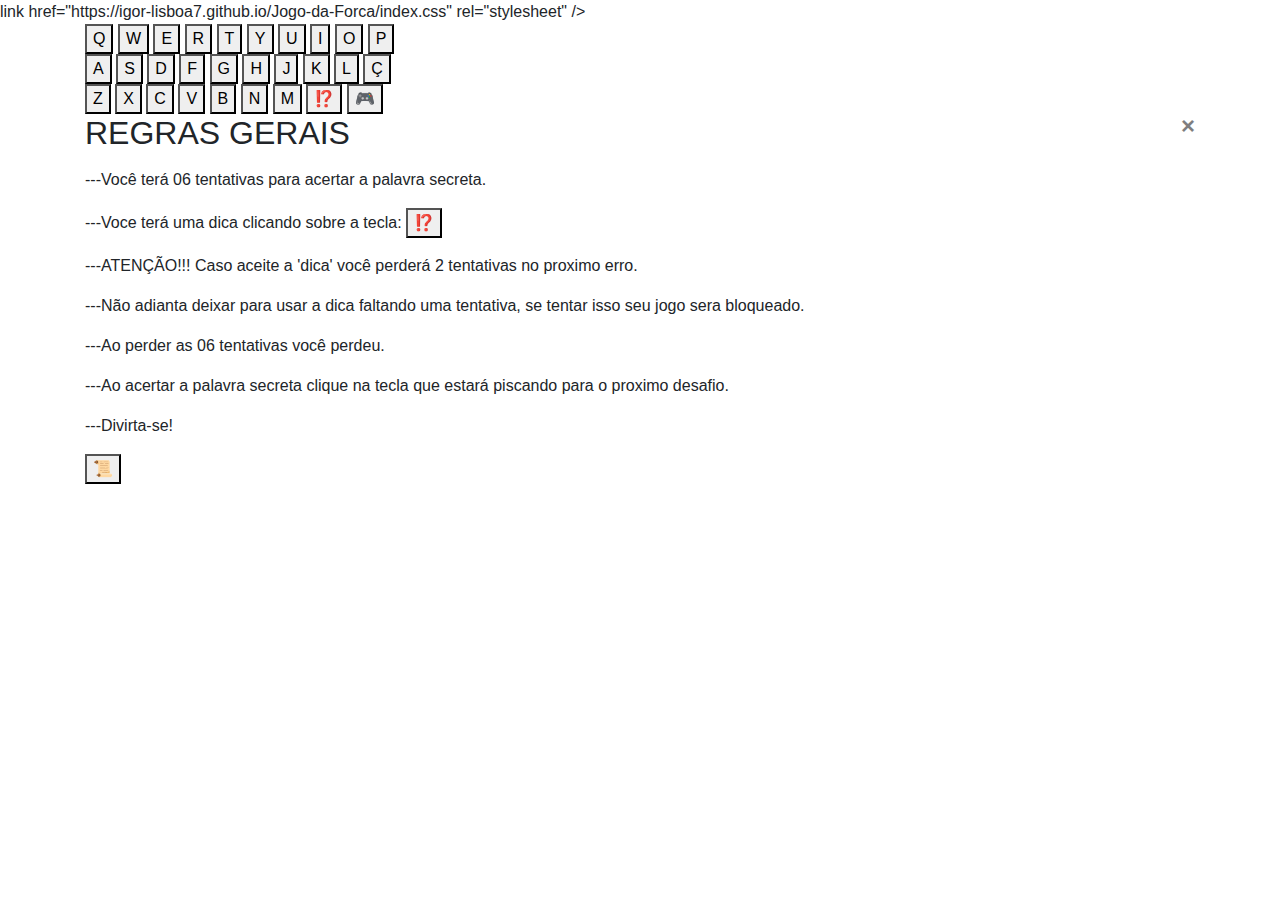
==== index.html @ 3c855467 "Update index.html" ====
<!DOCTYPE html>
<html lang="pt-br">
<head>
    <meta charset="UTF-8">
    <meta http-equiv="X-UA-Compatible" content="IE=edge">
    <meta name="viewport" content="width=device-width, initial-scale=1.0">
    <link rel="stylesheet" href="https://cdn.jsdelivr.net/npm/bootstrap@4.0.0/dist/css/bootstrap.min.css" integrity="sha384-Gn5384xqQ1aoWXA+058RXPxPg6fy4IWvTNh0E263XmFcJlSAwiGgFAW/dAiS6JXm" crossorigin="anonymous">
    <link rel="stylesheet" href="./css/forca.css" media="screen">
    <link href='https://unpkg.com/boxicons@2.1.4/css/boxicons.min.css' rel='stylesheet'>
    <title>Jogo da Forca </title>
    link href="https://igor-lisboa7.github.io/Jogo-da-Forca/index.css" rel="stylesheet" />
    <script src"https://igor-lisboa7.github.io/Jogo-da-Forca/index.js" ></script
   
<body>
    
    
    <div class="container">
        <div id="imagem">

        </div>
        <div id="palavra-secreta">
           
        </div>
        <div id="teclado">
            <div class="teclas">
                <button id="tecla-Q" onclick="verificaLetraEscolhida('Q')">Q</button>
                <button id="tecla-W" onclick="verificaLetraEscolhida('W')">W</button>
                <button id="tecla-E" onclick="verificaLetraEscolhida('E')">E</button>
                <button id="tecla-R" onclick="verificaLetraEscolhida('R')">R</button>
                <button id="tecla-T" onclick="verificaLetraEscolhida('T')">T</button>
                <button id="tecla-Y" onclick="verificaLetraEscolhida('Y')">Y</button>
                <button id="tecla-U" onclick="verificaLetraEscolhida('U')">U</button>
                <button id="tecla-I" onclick="verificaLetraEscolhida('I')">I</button>
                <button id="tecla-O" onclick="verificaLetraEscolhida('O')">O</button>
                <button id="tecla-P" onclick="verificaLetraEscolhida('P')">P</button>
            </div>
            <div class="teclas">
                <button id="tecla-A" onclick="verificaLetraEscolhida('A')">A</button>
                <button id="tecla-S" onclick="verificaLetraEscolhida('S')">S</button>
                <button id="tecla-D" onclick="verificaLetraEscolhida('D')">D</button>
                <button id="tecla-F" onclick="verificaLetraEscolhida('F')">F</button>
                <button id="tecla-G" onclick="verificaLetraEscolhida('G')">G</button>
                <button id="tecla-H" onclick="verificaLetraEscolhida('H')">H</button>
                <button id="tecla-J" onclick="verificaLetraEscolhida('J')">J</button>
                <button id="tecla-K" onclick="verificaLetraEscolhida('K')">K</button>
                <button id="tecla-L" onclick="verificaLetraEscolhida('L')">L</button>
                <button id="tecla-Ç" onclick="verificaLetraEscolhida('Ç')">Ç</button>
            </div>
            <div class="teclas2">
                <button id="tecla-Z" onclick="verificaLetraEscolhida('Z')">Z</button>
                <button id="tecla-X" onclick="verificaLetraEscolhida('X')">X</button>
                <button id="tecla-C" onclick="verificaLetraEscolhida('C')">C</button>
                <button id="tecla-V" onclick="verificaLetraEscolhida('V')">V</button>
                <button id="tecla-B" onclick="verificaLetraEscolhida('B')">B</button>
                <button id="tecla-N" onclick="verificaLetraEscolhida('N')">N</button>
                <button id="tecla-M" onclick="verificaLetraEscolhida('M')">M</button>    
                <button id="btnDica" >⁉️</button>
                <button id="btnReiniciar">🎮</button>                
            </div>

            

            
            

        </div>
       <div id="categoria"></div>

       <div id="dicas"></div>
       
       
    
      


        <!-- Inicio modal -->
                <!-- Modal -->
        <div class="modal fade" id="myModal" tabindex="-1" role="dialog" aria-labelledby="exampleModalLabel" aria-hidden="true">
            <div class="modal-dialog" role="document">
            <div class="modal-content">
                <div class="modal-header">
                <h5 class="modal-title" id="exampleModalLabel"> </h5>
                <button type="button" class="close" data-dismiss="modal" aria-label="Close">
                    <span aria-hidden="true">&times;</span>
                </button>
                </div>
                <div class="modal-body" id="modalBody"></div>
                <div class="modal-footer">
                <button type="button" class="btn btn-primary" data-dismiss="modal">Close</button>
                
                </div>
            </div>
            </div>
        </div>

        
        <!-- Fim modal -->

        <div id="modal-alerta" class="modal-container">
            <span id="fechaModal" class="close">&times;</span>
            <div class="modal-body-leia-regras" id="modal-mensagem">
                <div class="modal-header-add-palavra" id="modal-titulo">
                        
                    <h2>REGRAS GERAIS</h2> 
                    </div>
                    <p></p>
                    <p>---Você terá 06 tentativas para acertar a palavra secreta. </p>
                    <p>---Voce terá uma dica clicando sobre a tecla: <button id="dica">⁉️</button></p>
                    <p>---ATENÇÃO!!! Caso aceite a 'dica' você perderá 2 tentativas no proximo erro.</p>
                    <p>---Não adianta deixar para usar a dica faltando uma tentativa, se tentar isso seu jogo sera bloqueado.</p>
                    <p>---Ao perder as 06 tentativas você perdeu.</p>
                    <p>---Ao acertar a palavra secreta clique na tecla que estará piscando para o proximo desafio.</p>
                    <p>---Divirta-se!</p>
               </div>
        
        </div>

        
    <button id="abreModalLeiaRegras">📜</button>
    

                
    </div>

            
<!-- <div class="meuNome">
    <footer>
        &copf; Igor Lisboa - 
        <a href="#"target="_blank"></a>
        <a href="#"target="_blank"></a>
        <a href="#"target="_blank"></a>
        <a href="#"target="_blank"></a>
    </footer>
</div> -->
    
    
   


   <script src="js/forca.js"></script>
   <script src="https://code.jquery.com/jquery-3.2.1.slim.min.js" integrity="sha384-KJ3o2DKtIkvYIK3UENzmM7KCkRr/rE9/Qpg6aAZGJwFDMVNA/GpGFF93hXpG5KkN" crossorigin="anonymous"></script>
<script src="https://cdn.jsdelivr.net/npm/popper.js@1.12.9/dist/umd/popper.min.js" integrity="sha384-ApNbgh9B+Y1QKtv3Rn7W3mgPxhU9K/ScQsAP7hUibX39j7fakFPskvXusvfa0b4Q" crossorigin="anonymous"></script>
<script src="https://cdn.jsdelivr.net/npm/bootstrap@4.0.0/dist/js/bootstrap.min.js" integrity="sha384-JZR6Spejh4U02d8jOt6vLEHfe/JQGiRRSQQxSfFWpi1MquVdAyjUar5+76PVCmYl" crossorigin="anonymous"></script>

    
</body>
</html>
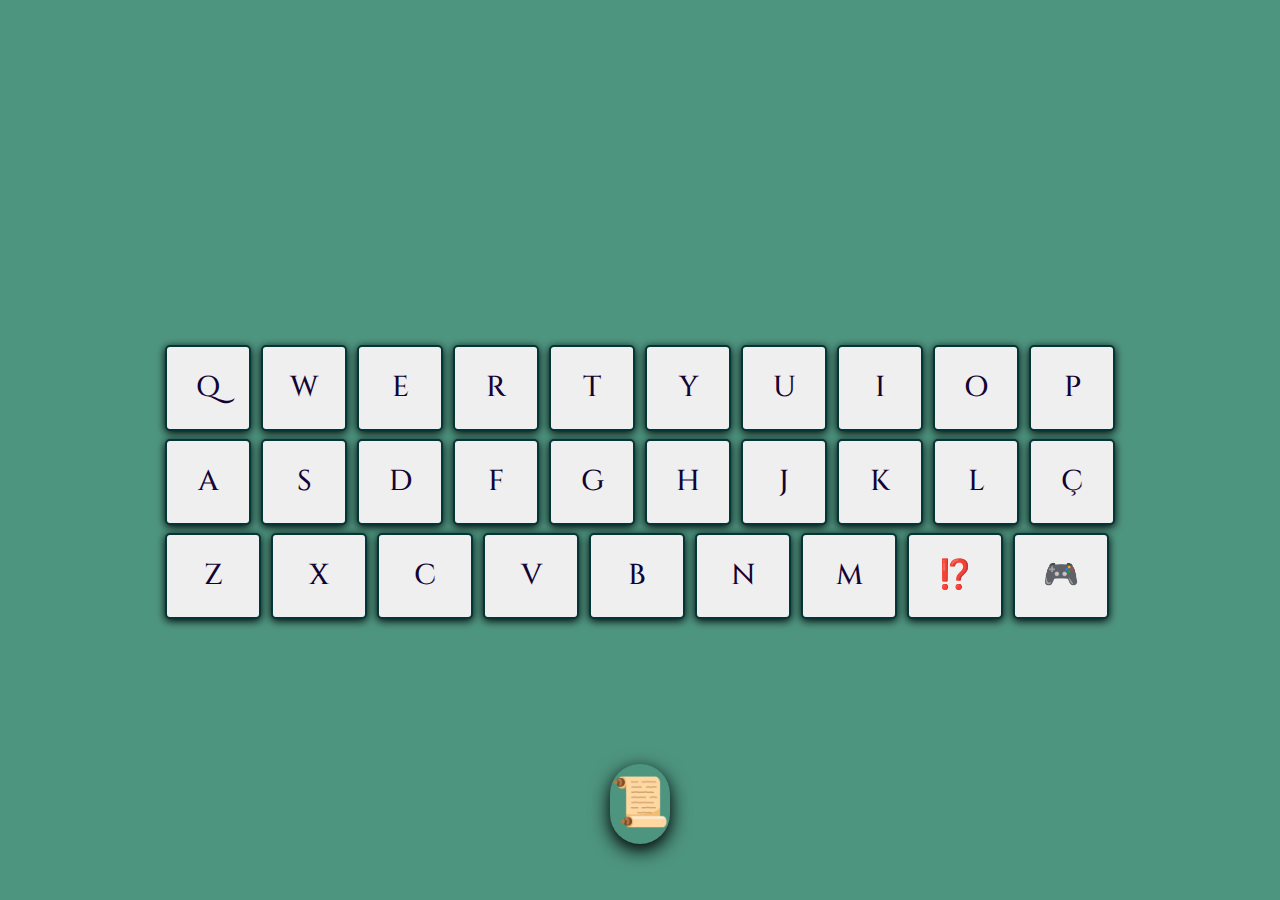
==== commit e33bb979: "Update index.html" ====
--- a/index.html
+++ b/index.html
@@ -8,7 +8,7 @@
     <link rel="stylesheet" href="./css/forca.css" media="screen">
     <link href='https://unpkg.com/boxicons@2.1.4/css/boxicons.min.css' rel='stylesheet'>
     <title>Jogo da Forca </title>
-    link href="https://igor-lisboa7.github.io/Jogo-da-Forca/index.css" rel="stylesheet" />
+    <link href="https://igor-lisboa7.github.io/Jogo-da-Forca/index.css" rel="stylesheet" />
     <script src"https://igor-lisboa7.github.io/Jogo-da-Forca/index.js" ></script
    
 <body>
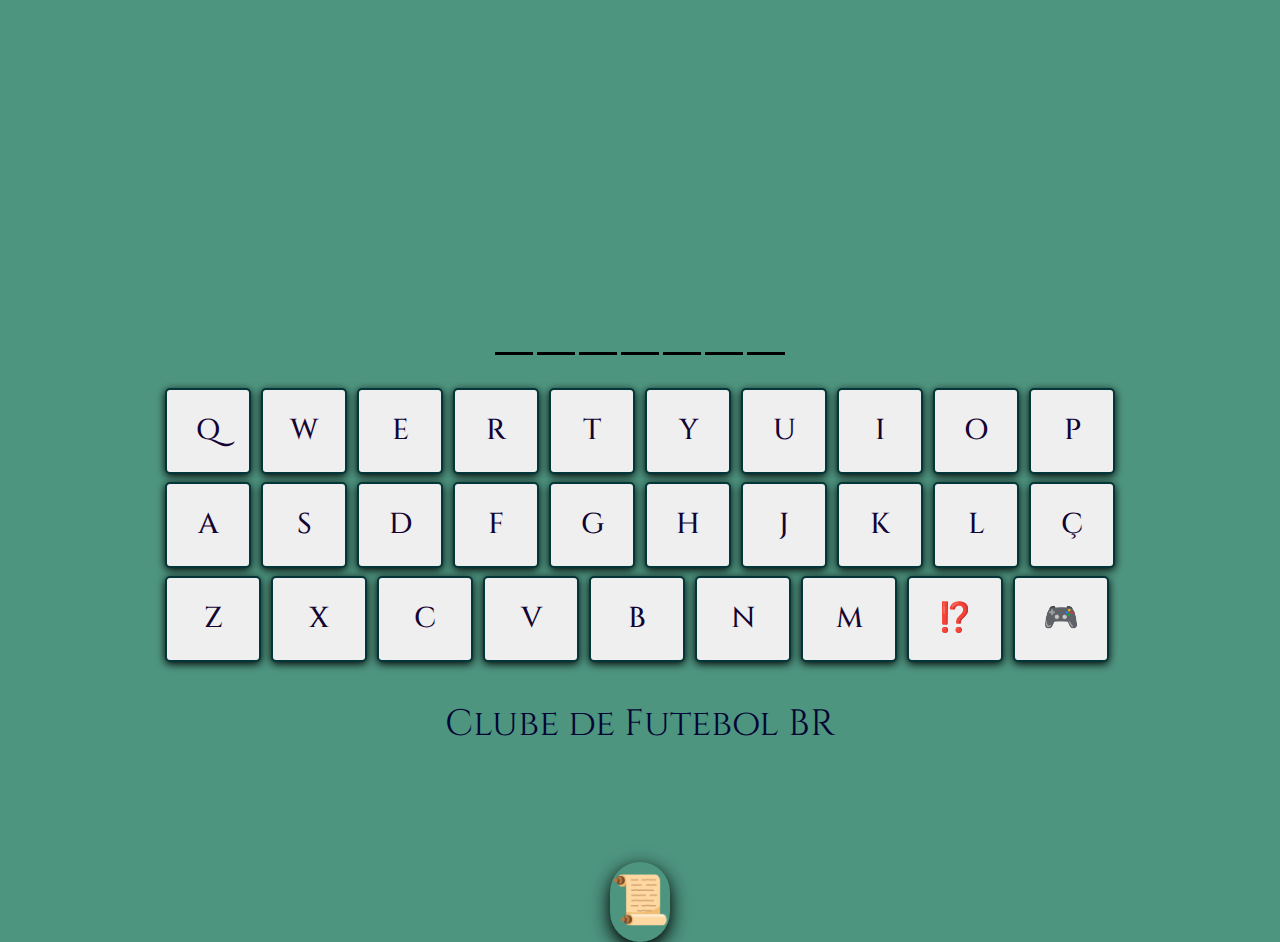
==== commit 17ee8de9: "Atualização de HTML segunda versão Jogo da Forca..." ====
--- a/index.html
+++ b/index.html
@@ -5,11 +5,10 @@
     <meta http-equiv="X-UA-Compatible" content="IE=edge">
     <meta name="viewport" content="width=device-width, initial-scale=1.0">
     <link rel="stylesheet" href="https://cdn.jsdelivr.net/npm/bootstrap@4.0.0/dist/css/bootstrap.min.css" integrity="sha384-Gn5384xqQ1aoWXA+058RXPxPg6fy4IWvTNh0E263XmFcJlSAwiGgFAW/dAiS6JXm" crossorigin="anonymous">
-    <link rel="stylesheet" href="./css/forca.css" media="screen">
+    <link rel="stylesheet" href="CSS/index.css" media="screen">
     <link href='https://unpkg.com/boxicons@2.1.4/css/boxicons.min.css' rel='stylesheet'>
     <title>Jogo da Forca </title>
-    <link href="https://igor-lisboa7.github.io/Jogo-da-Forca/index.css" rel="stylesheet" />
-    <script src"https://igor-lisboa7.github.io/Jogo-da-Forca/index.js" ></script
+  
    
 <body>
     
@@ -137,7 +136,8 @@
    
 
 
-   <script src="js/forca.js"></script>
+   <script src="JavaScript/index.js"></script>
+
    <script src="https://code.jquery.com/jquery-3.2.1.slim.min.js" integrity="sha384-KJ3o2DKtIkvYIK3UENzmM7KCkRr/rE9/Qpg6aAZGJwFDMVNA/GpGFF93hXpG5KkN" crossorigin="anonymous"></script>
 <script src="https://cdn.jsdelivr.net/npm/popper.js@1.12.9/dist/umd/popper.min.js" integrity="sha384-ApNbgh9B+Y1QKtv3Rn7W3mgPxhU9K/ScQsAP7hUibX39j7fakFPskvXusvfa0b4Q" crossorigin="anonymous"></script>
 <script src="https://cdn.jsdelivr.net/npm/bootstrap@4.0.0/dist/js/bootstrap.min.js" integrity="sha384-JZR6Spejh4U02d8jOt6vLEHfe/JQGiRRSQQxSfFWpi1MquVdAyjUar5+76PVCmYl" crossorigin="anonymous"></script>
--- a/CSS/index.css
+++ b/CSS/index.css
@@ -0,0 +1,451 @@
+@import url('https://fonts.googleapis.com/css2?family=Cinzel:wght@500&display=swap');
+
+* { 
+    padding: 0;
+    margin: 0;
+    box-sizing: border-box;
+}
+
+body{
+    width: 100vw;
+    height: 90vh;
+    margin-top: 10px;
+    background-color: rgba(7, 107, 77, 0.712);
+    font-family: 'Cinzel', serif;
+}
+
+.container{
+    display: flex;
+    justify-content: center;
+    align-items: center;
+    flex-wrap: wrap;
+    flex-direction: column;
+}
+
+#imagem{
+    background-image: url(https://raw.githubusercontent.com/agnaldoguima/jogoDaForca/master/img/forca.png);
+    width: 234px;
+    height: 272px;
+    background-repeat: no-repeat;
+}
+
+#palavra-secreta{
+    display: flex;
+    flex-direction: row;
+    justify-content: center;
+    align-items: center;
+    font-size: 1em;
+    margin-top: 30px;
+    
+}
+
+.letras{
+    width: 16px;
+    text-align: center;
+    border-bottom: 3px solid #000000;
+    color: #ffffff;
+    padding: 2px;
+    margin-left: 2px;
+    margin-right: 2px;
+
+}
+
+.letrasEspaco{
+    width: 16px;
+    text-align: center;
+    color: #ffffff;
+    padding: 2px;
+    margin-left: 2px;
+    margin-right: 2px;
+
+}
+
+#teclado{
+    margin-top: 30px;
+
+}
+
+.teclas button{
+    width: 18px;
+    height: 18px;
+    margin: 3px;
+    margin-bottom: 5px;
+    cursor: pointer;
+    box-shadow: 0px 2px 8px rgb(0, 0, 0) ;
+    border-radius: 5px;
+    border: 2px solid rgb(3, 54, 56);
+    font-family: 'Cinzel', serif;
+    color: #120333;
+    font-weight: 500;
+   
+}
+
+
+.teclas2 button{
+    width: 21px;
+    height: 18px;
+    margin: 3px;
+    margin-bottom: 5px;
+    cursor: pointer;
+    box-shadow: 0px 2px 8px rgb(0, 0, 0) ;
+    border-radius: 5px;
+    border: 2px solid rgb(3, 54, 56);
+    font-family: 'Cinzel', serif;
+    color: #120333;
+    font-weight: 500;
+   
+}
+
+
+.teclas button:hover{
+    transform: scale(1.3);
+}
+
+.teclas2 button:hover{
+    transform: scale(1.3);
+}
+
+#categoria{
+    margin-top: 30px;
+    color: #040535;
+    font-size: 1.3em;
+}
+
+#dicas{
+    margin-top: 30px;
+    color: #040535;
+    font-size: 1.3em;
+}
+
+
+
+#abreModalLeiaRegras{
+    margin-top: 80px;
+    width: 80x;
+    height: 80px;
+    border: 2px;
+    outline: 2px;
+    border-radius: 80px;
+    font-size: 3em;
+    background-color: transparent;
+    cursor: pointer;
+    box-shadow: 0 4px 8px 0 rgba(0, 0, 0, 0.2), 0 6px 20px 0 rgba(0, 0, 0, 19);
+   
+}
+
+#fechaModal{
+    width: 50px;
+    height: 5px;
+    border-radius: 10px;
+    border:#ffffff;
+    box-shadow: 0 4px 8px 0 rgba(0, 0, 0, 0.2), 0 6px 20px 0 rgba(0, 0, 0, 19);
+}
+
+
+
+#dica{
+
+    width: 10px;
+    height: 10px;
+    border: none;
+    outline: none;
+    background-color: transparent;
+    cursor: pointer;
+
+}
+
+.modal-container{
+    display: none;
+    z-index: 1;
+    padding-top: 100px;
+    left: 0;
+    top: 0;
+    width: 90%;
+    height: 100%;
+    overflow: auto;
+    background-color: rgb(0, 0, 0, 0.6);
+    box-shadow: 0 4px 8px 0 rgba(0, 0, 0, 0.2), 0 6px 20px 0 rgba(0, 0, 0, 19);
+    color: azure;
+    -webkit-animation-name: animation;
+    -webkit-animation-duration: 1s;
+    animation-name: animation;
+    -webkit-animation-duration: 1s;
+}
+
+@-webkit-keyframes animation{
+    from{top: -300px; opacity: 0;}
+    to{top: 0px; opacity: 1;}
+}
+
+
+@keyframes animation{
+    from{top: -300px; opacity: 0;}
+    to{top: 0px; opacity: 1;}
+}
+
+
+
+
+
+.modal-header-add-palavra{
+    
+    text-align: center;
+    margin: auto;
+    padding: 0;
+    width: 50%;
+    box-shadow: 0 4px 8px 0 rgba(0, 0, 0, 0.2), 0 6px 20px 0 rgba(0, 0, 0, 19);
+    color: azure;
+    -webkit-animation-name: animacao;
+    -webkit-animation-duration: 2.5s;
+    animation-name: animacao;
+    -webkit-animation-duration: 2.5s;
+}
+
+@-webkit-keyframes animacao{
+    from{top: -300px; opacity: 0;}
+    to{top: 0px; opacity: 1;}
+}
+
+
+@keyframes animacao{
+    from{top: -300px; opacity: 0;}
+    to{top: 0px; opacity: 1;}
+}
+  
+
+
+@media (min-width: 321px) {
+    .teclas button{
+        width: 24.0px;
+        height: 24.0px;
+    }
+    #categoria{
+        font-size: 1.5em;
+    }
+    #dicas{
+        margin-top: 30px;
+        color: #040535;
+        font-size: 1.5em;
+    }
+ 
+    
+}
+
+@media (min-width: 321px) {
+    .teclas1 button{
+        width: 24.0px;
+        height: 24.0px;
+    }
+    #categoria{
+        font-size: 1.5em;
+    }
+    #dicas{
+        margin-top: 30px;
+        color: #040535;
+        font-size: 1.5em;
+    }
+    .modal-container{
+     width: 100%;   
+    }
+    .modal-header-add-palavra{
+        width: 50%;
+    }
+}
+
+@media (min-width: 321px) {
+    .teclas2 button{
+        width: 28.0px;
+        height: 24.0px;
+    }
+    #categoria{
+        font-size: 1.5em;
+    }
+    #dicas{
+        margin-top: 30px;
+        color: #040535;
+        font-size: 1.5em;
+    }
+}
+
+@media (min-width: 376px) {
+    .teclas button{
+        width: 28px;
+        height: 28px;
+    }
+    #palavra-secreta{
+        font-size: 1.3em;
+    }
+    .letras{
+        width: 18px;
+    }
+    #categoria{
+        font-size: 1.5em;
+    }
+    #dicas{
+        margin-top: 30px;
+        color: #040535;
+        font-size: 1.5em;
+    }
+  
+}
+
+@media (min-width: 376px) {
+    .teclas2 button{
+        width: 32px;
+        height: 28px;
+    }
+    #palavra-secreta{
+        font-size: 1.3em;
+    }
+    .letras{
+        width: 18px;
+    }
+    #categoria{
+        font-size: 1.5em;
+    }
+    #dicas{
+        margin-top: 30px;
+        color: #040535;
+        font-size: 1.5em;
+    }
+}
+
+@media (min-width: 426px) {
+    .teclas button{
+        width: 36px;
+        height: 36px;
+    }
+    #palavra-secreta{
+        font-size: 1.8em;
+    }
+    .letras{
+        width: 20px;
+    }
+    #categoria{
+        font-size: 1.5em;
+    }
+    #dicas{
+        margin-top: 30px;
+        color: #040535;
+        font-size: 1.5em;
+    }
+  
+    
+}
+
+@media (min-width: 426px) {
+    .teclas2 button{
+        width: 41px;
+        height: 36px;
+    }
+    #palavra-secreta{
+        font-size: 1.8em;
+    }
+    .letras{
+        width: 20px;
+    }
+    #categoria{
+        font-size: 1.6em;
+    }
+    #dicas{
+        margin-top: 30px;
+        color: #040535;
+        font-size: 1.6em;
+    }
+}
+
+@media (min-width: 769px) {
+    .teclas button{
+        width: 68px;
+        height: 68px;
+        font-size: 1.8em;
+    }
+    #palavra-secreta{
+        font-size: 1.5em;
+    }
+    .letras{
+        width: 38px;
+    }
+    #categoria{
+        font-size: 2.3em;
+    }
+    #dicas{
+        margin-top: 30px;
+        color: #040535;
+        font-size: 2em;
+    }
+   
+}
+
+@media (min-width: 769px) {
+    .teclas2 button{
+        width: 76px;
+        height: 68px;
+        font-size: 1.8em;
+    }
+    #palavra-secreta{
+        font-size: 1.5em;
+    }
+    .letras{
+        width: 38px;
+    }
+    #categoria{
+        font-size: 2.3em;
+    }
+    #dicas{
+        margin-top: 30px;
+        color: #040535;
+        font-size: 2em;
+    }
+}
+
+@media (min-width: 1025px) {
+    .teclas button{
+        width: 86px;
+        height: 86px;
+        font-size: 1.8em;
+    }
+    #palavra-secreta{
+        font-size: 1.5em;
+    }
+    .letras{
+        width: 38px;
+    }
+    #categoria{
+        font-size: 2.3em;
+    }
+    #dicas{
+        margin-top: 30px;
+        color: #040535;
+        font-size: 2em
+    }
+    
+    
+}
+
+@media (min-width: 1025px) {
+    .teclas2 button{
+        width: 96px;
+        height: 86px;
+        font-size: 1.8em;
+    }
+    #palavra-secreta{
+        font-size: 1.5em;
+    }
+    .letras{
+        width: 38px;
+    }
+    #categoria{
+        font-size: 2.3em;
+    }
+    #dicas{
+        margin-top: 30px;
+        color: #040535;
+        font-size: 2em;
+    }
+}
+
+
+
+
+    
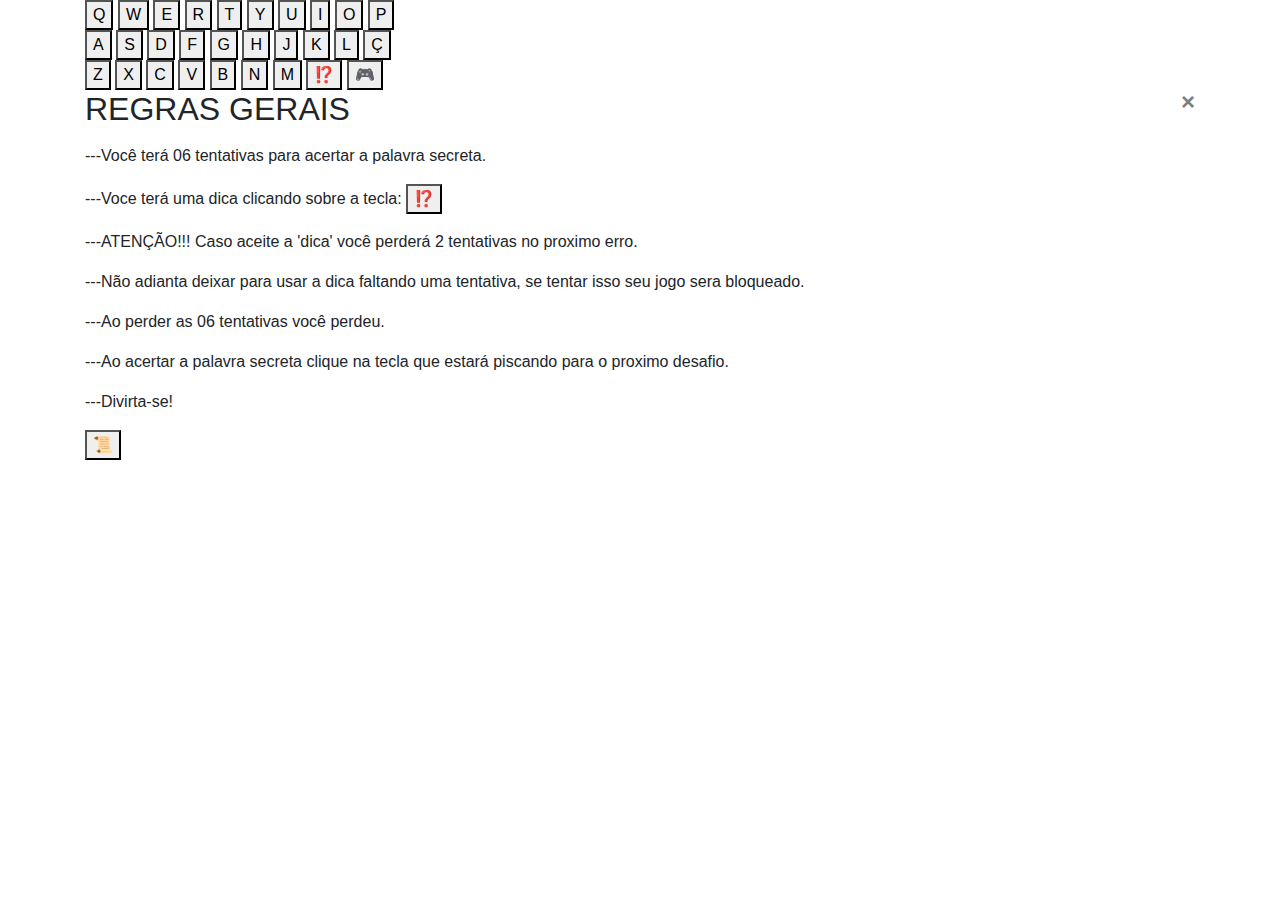
==== commit e84d9e10: "Atualização de HTML, CSS e JavaScript do  Jogo da Forca..." ====
--- a/index.html
+++ b/index.html
@@ -5,7 +5,7 @@
     <meta http-equiv="X-UA-Compatible" content="IE=edge">
     <meta name="viewport" content="width=device-width, initial-scale=1.0">
     <link rel="stylesheet" href="https://cdn.jsdelivr.net/npm/bootstrap@4.0.0/dist/css/bootstrap.min.css" integrity="sha384-Gn5384xqQ1aoWXA+058RXPxPg6fy4IWvTNh0E263XmFcJlSAwiGgFAW/dAiS6JXm" crossorigin="anonymous">
-    <link rel="stylesheet" href="CSS/index.css" media="screen">
+    <link rel="stylesheet" href="../Jogo-da-Forca/CSS/index.css" media="screen">
     <link href='https://unpkg.com/boxicons@2.1.4/css/boxicons.min.css' rel='stylesheet'>
     <title>Jogo da Forca </title>
   
@@ -136,7 +136,7 @@
    
 
 
-   <script src="JavaScript/index.js"></script>
+   <script src="../Jogo-da-Forca/JavaScript/index.js"></script>
 
    <script src="https://code.jquery.com/jquery-3.2.1.slim.min.js" integrity="sha384-KJ3o2DKtIkvYIK3UENzmM7KCkRr/rE9/Qpg6aAZGJwFDMVNA/GpGFF93hXpG5KkN" crossorigin="anonymous"></script>
 <script src="https://cdn.jsdelivr.net/npm/popper.js@1.12.9/dist/umd/popper.min.js" integrity="sha384-ApNbgh9B+Y1QKtv3Rn7W3mgPxhU9K/ScQsAP7hUibX39j7fakFPskvXusvfa0b4Q" crossorigin="anonymous"></script>
